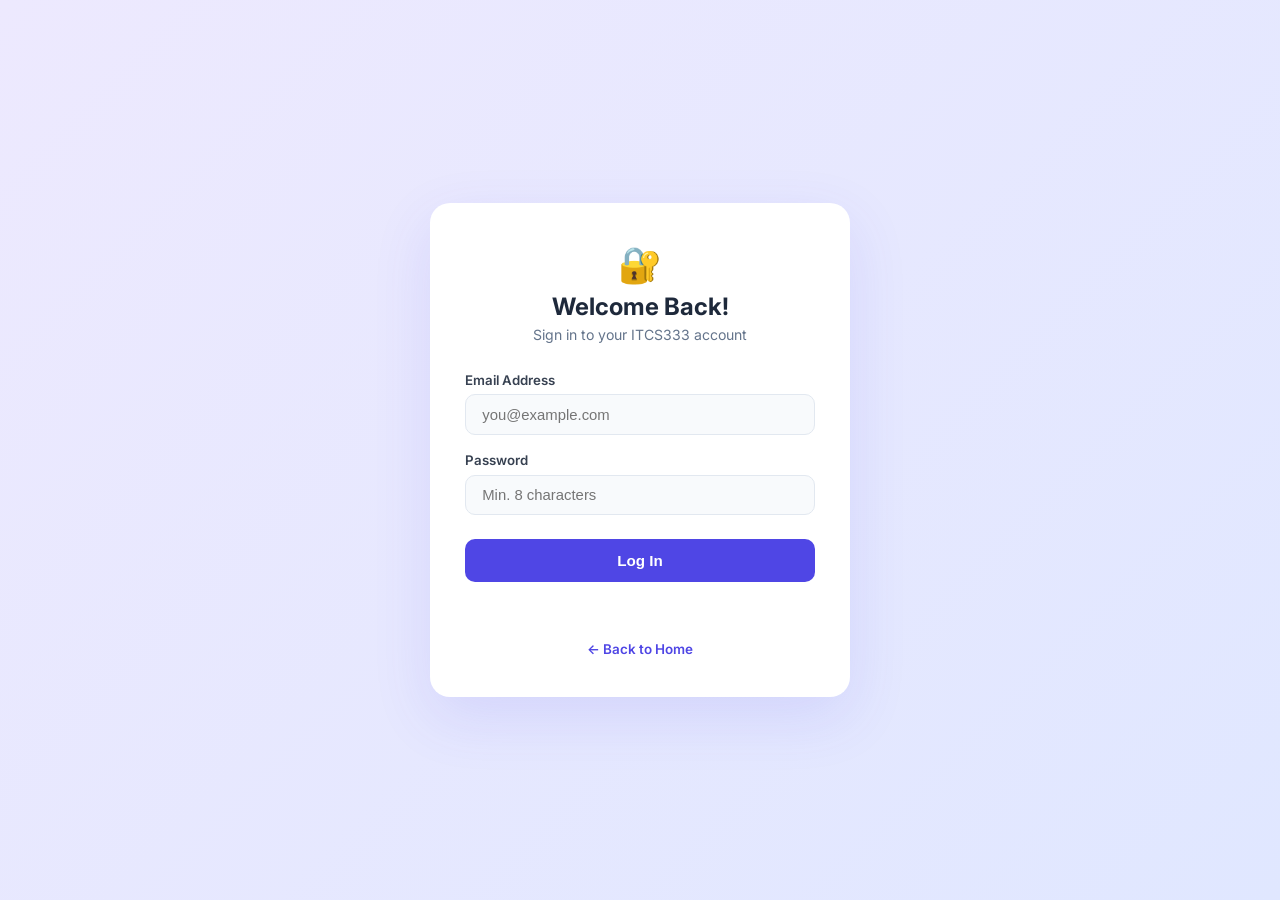
==== src/auth/login.html @ bf50edcf "updated" ====
<!DOCTYPE html>
<html lang="en">
<head>
    <meta charset="UTF-8">
    <meta name="viewport" content="width=device-width, initial-scale=1.0">
    <title>Login</title>
    <link href="https://fonts.googleapis.com/css2?family=Inter:wght@400;500;600;700&display=swap" rel="stylesheet">
    <style>
        *, *::before, *::after { box-sizing: border-box; margin: 0; padding: 0; }
        body {
            font-family: 'Inter', sans-serif;
            min-height: 100vh;
            display: flex;
            align-items: center;
            justify-content: center;
            background: linear-gradient(135deg, #ede9fe 0%, #e0e7ff 100%);
        }

        .card {
            background: #fff;
            border-radius: 20px;
            padding: 2.5rem 2.2rem;
            width: 100%;
            max-width: 420px;
            box-shadow: 0 20px 60px rgba(79,70,229,.12);
        }

        .brand { text-align: center; margin-bottom: 1.8rem; }
        .brand-icon { font-size: 2.2rem; }
        .brand h1 { font-size: 1.5rem; font-weight: 700; color: #1e293b; margin-top: .4rem; }
        .brand p  { font-size: .88rem; color: #64748b; margin-top: .3rem; }

        fieldset { border: none; padding: 0; }
        legend { display: none; }

        .field { margin-bottom: 1.1rem; }
        label { display: block; font-size: .83rem; font-weight: 600; color: #374151; margin-bottom: .4rem; }

        input[type="email"],
        input[type="password"] {
            width: 100%;
            padding: .7rem 1rem;
            border: 1.5px solid #e2e8f0;
            border-radius: 10px;
            font-size: .93rem;
            color: #1e293b;
            background: #f8fafc;
            transition: border-color .2s, box-shadow .2s;
            outline: none;
        }
        input:focus {
            border-color: #6366f1;
            box-shadow: 0 0 0 3px rgba(99,102,241,.15);
            background: #fff;
        }

        button[type="submit"] {
            width: 100%;
            padding: .8rem;
            background: #4f46e5;
            color: #fff;
            font-size: .95rem;
            font-weight: 600;
            border: none;
            border-radius: 10px;
            cursor: pointer;
            margin-top: .4rem;
            transition: background .2s, transform .15s;
        }
        button[type="submit"]:hover  { background: #4338ca; transform: translateY(-1px); }
        button[type="submit"]:active { transform: translateY(0); }

        #message-container {
            margin-top: .9rem;
            padding: .65rem 1rem;
            border-radius: 8px;
            font-size: .87rem;
            font-weight: 500;
            min-height: 1.6rem;
        }
        #message-container.success { background: #d1fae5; color: #065f46; }
        #message-container.error   { background: #fee2e2; color: #991b1b; }

        .back-link { text-align: center; margin-top: 1.2rem; font-size: .84rem; color: #64748b; }
        .back-link a { color: #4f46e5; text-decoration: none; font-weight: 600; }
        .back-link a:hover { text-decoration: underline; }
    </style>
</head>
<body>

    <div class="card">
        <div class="brand">
            <div class="brand-icon">🔐</div>
            <h1>Welcome Back!</h1>
            <p>Sign in to your ITCS333 account</p>
        </div>

        <form id="login-form" action="#">
            <fieldset>
                <legend>Secure Login</legend>

                <div class="field">
                    <label for="email">Email Address</label>
                    <input type="email" id="email" name="email" required placeholder="you@example.com">
                </div>

                <div class="field">
                    <label for="password">Password</label>
                    <input type="password" id="password" name="password" required minlength="8" placeholder="Min. 8 characters">
                </div>

                <button type="submit" id="login">Log In</button>
            </fieldset>

            <div id="message-container"></div>
        </form>

        <p class="back-link"><a href="../../index.html">← Back to Home</a></p>
    </div>

    <script src="login.js" defer></script>
</body>
</html>
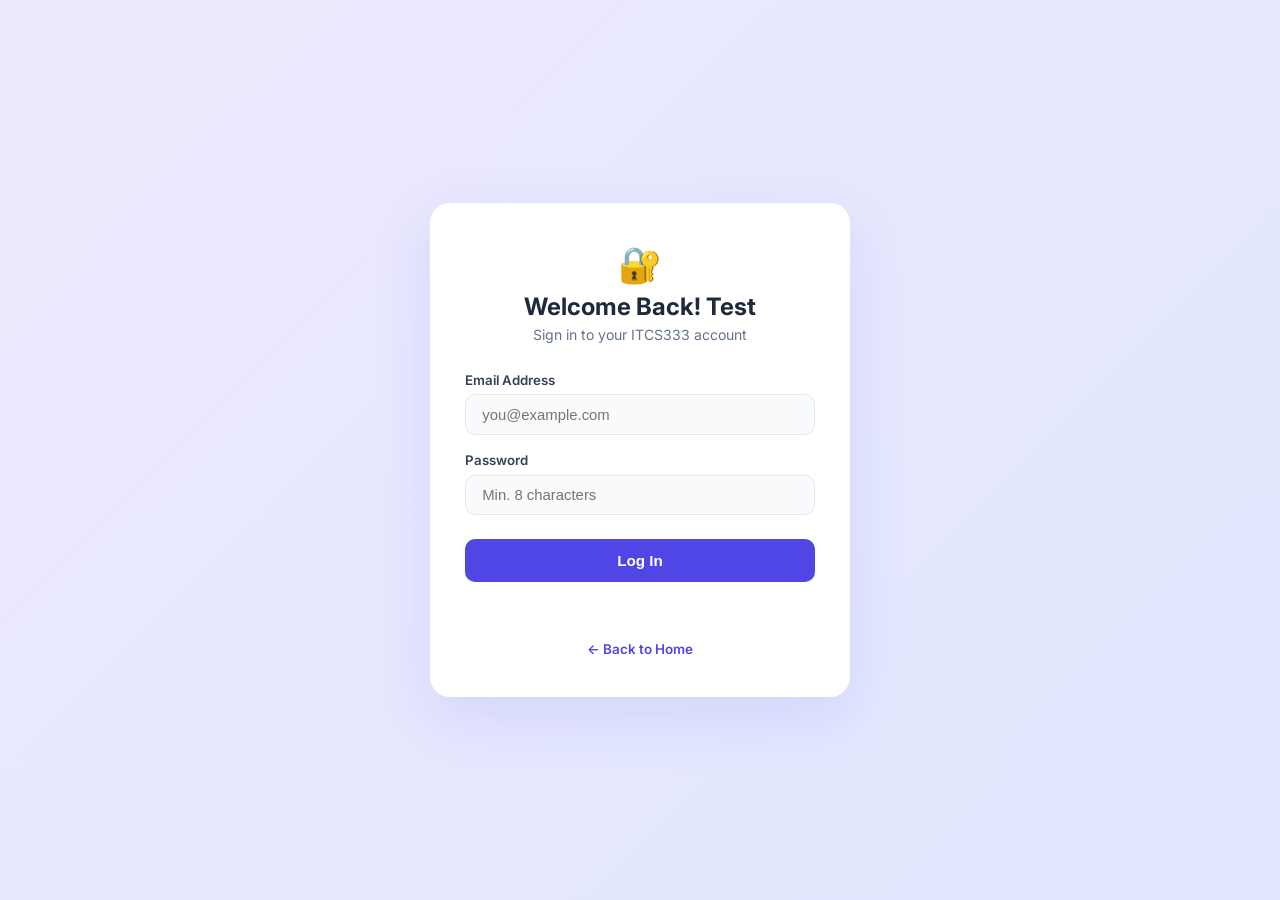
==== commit c5727640: "Update login.html check" ====
--- a/src/auth/login.html
+++ b/src/auth/login.html
@@ -91,7 +91,7 @@
     <div class="card">
         <div class="brand">
             <div class="brand-icon">🔐</div>
-            <h1>Welcome Back!</h1>
+            <h1>Welcome Back! Test</h1>
             <p>Sign in to your ITCS333 account</p>
         </div>
 
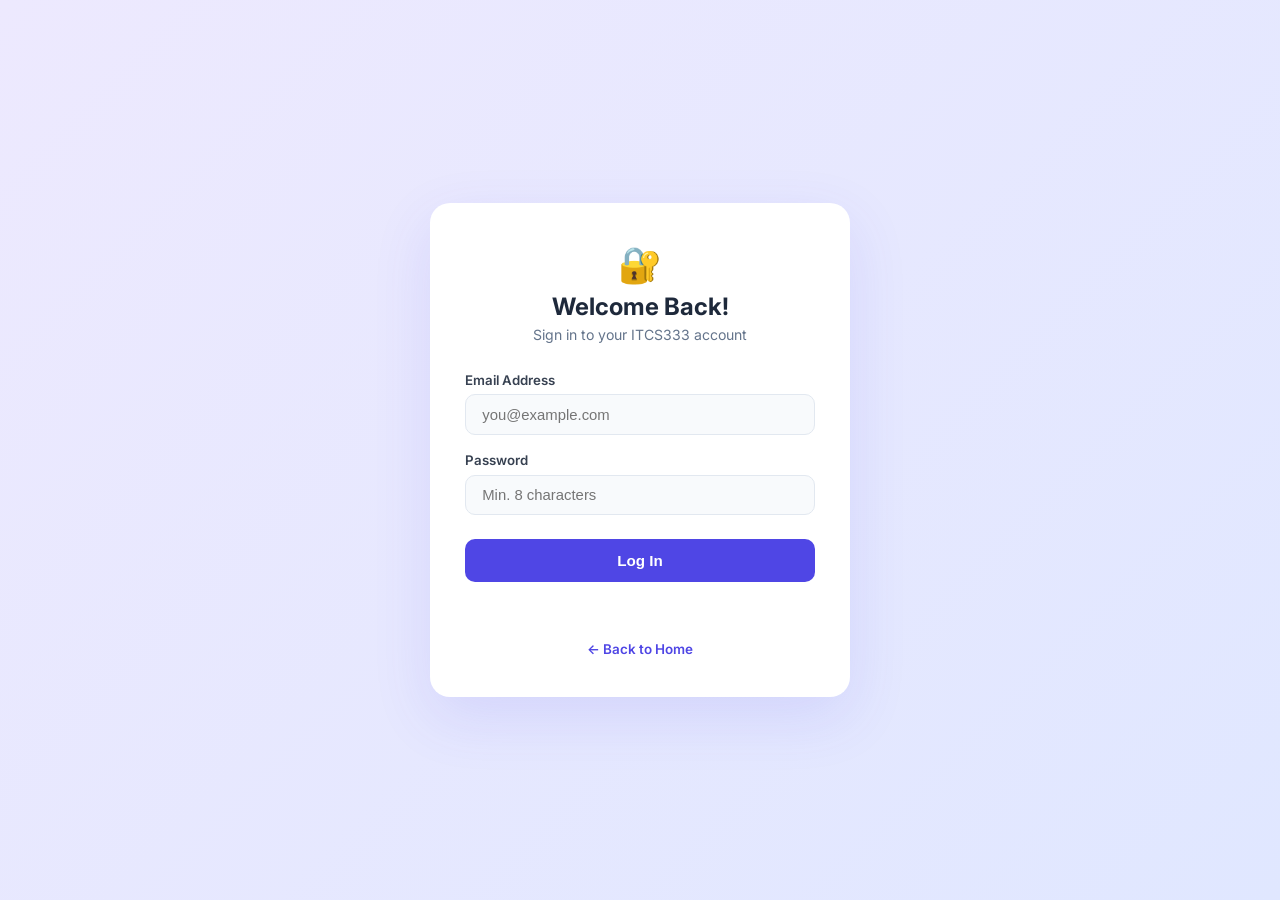
==== commit 9c6fcb28: "Update login.html" ====
--- a/src/auth/login.html
+++ b/src/auth/login.html
@@ -91,7 +91,7 @@
     <div class="card">
         <div class="brand">
             <div class="brand-icon">🔐</div>
-            <h1>Welcome Back! Test</h1>
+            <h1>Welcome Back!</h1>
             <p>Sign in to your ITCS333 account</p>
         </div>
 
